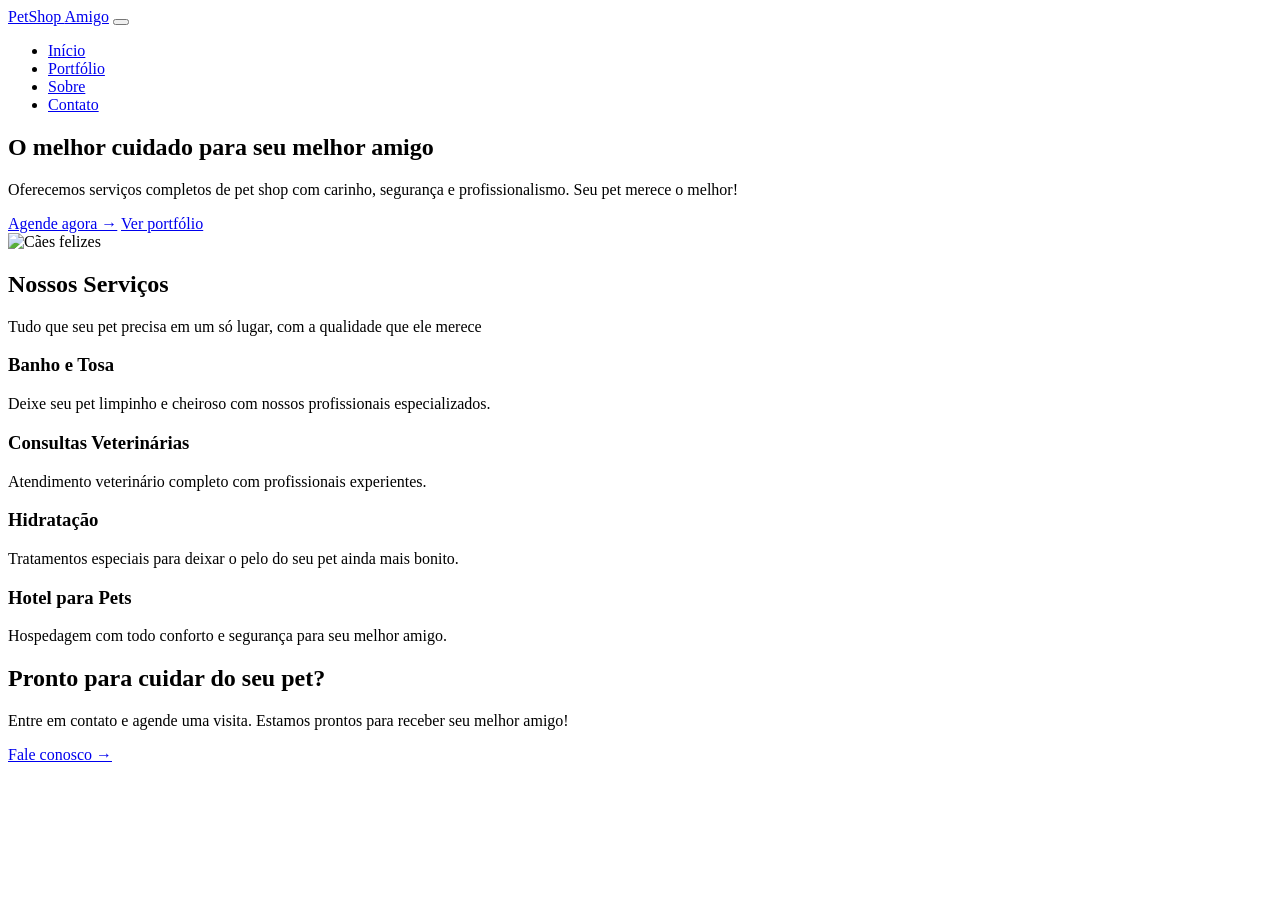
==== index.html @ 027156ab "feat: cria layout inicial da home do petshop" ====
<!DOCTYPE html>
<html lang="pt-BR">
<head>
  <meta charset="UTF-8" />
  <meta name="viewport" content="width=device-width, initial-scale=1.0" />
  <title>PetShop Amigo — Início</title>
  <link rel="stylesheet" href="src/css/estilo.css" />
  <script src="https://unpkg.com/lucide@latest/dist/umd/lucide.min.js"></script>
</head>
<body>

  <!-- ===== NAVBAR ===== -->
  <nav class="navbar">
    <div class="navbar-inner">
      <a href="index.html" class="logo"><i data-lucide="paw-print"></i> PetShop <span>Amigo</span></a>

      <button class="hamburger" aria-label="Menu">
        <span></span><span></span><span></span>
      </button>

      <ul class="nav-links">
        <li><a href="index.html">Início</a></li>
        <li><a href="pages/portfolio.html">Portfólio</a></li>
        <li><a href="pages/sobre.html">Sobre</a></li>
        <li><a href="pages/contato.html">Contato</a></li>
      </ul>
    </div>
  </nav>

  <!-- ===== HERO ===== -->
  <section class="hero">
    <div class="hero-inner">

      <div class="hero-texto">
        <h1>O melhor cuidado para seu <span class="destaque">melhor amigo</span></h1>
        <p>
          Oferecemos serviços completos de pet shop com carinho, segurança e profissionalismo.
          Seu pet merece o melhor!
        </p>
        <div class="hero-botoes">
          <a href="pages/contato.html" class="btn btn-primario">Agende agora →</a>
          <a href="pages/portfolio.html" class="btn btn-contorno">Ver portfólio</a>
        </div>
      </div>

      <div class="hero-img-wrapper">
        <div class="hero-img-borda">
          <img
            src="https://images.unsplash.com/photo-1450778869180-41d0601e046e?w=600&h=600&fit=crop"
            alt="Cães felizes"
          />
        </div>
      </div>

    </div>
  </section>

  <!-- ===== SERVIÇOS ===== -->
  <section class="servicos">
    <div class="secao-titulo">
      <h2>Nossos Serviços</h2>
      <p>Tudo que seu pet precisa em um só lugar, com a qualidade que ele merece</p>
    </div>

    <div class="grid-servicos">

      <div class="card-servico">
        <div class="icone-servico cor-ciano"><i data-lucide="scissors"></i></div>
        <h3>Banho e Tosa</h3>
        <p>Deixe seu pet limpinho e cheiroso com nossos profissionais especializados.</p>
      </div>

      <div class="card-servico">
        <div class="icone-servico cor-laranja"><i data-lucide="stethoscope"></i></div>
        <h3>Consultas Veterinárias</h3>
        <p>Atendimento veterinário completo com profissionais experientes.</p>
      </div>

      <div class="card-servico">
        <div class="icone-servico cor-verde"><i data-lucide="shower-head"></i></div>
        <h3>Hidratação</h3>
        <p>Tratamentos especiais para deixar o pelo do seu pet ainda mais bonito.</p>
      </div>

      <div class="card-servico">
        <div class="icone-servico cor-roxo"><i data-lucide="house"></i></div>
        <h3>Hotel para Pets</h3>
        <p>Hospedagem com todo conforto e segurança para seu melhor amigo.</p>
      </div>

    </div>
  </section>

  <!-- ===== CTA ===== -->
  <section class="cta">
    <h2>Pronto para cuidar do seu pet?</h2>
    <p>Entre em contato e agende uma visita. Estamos prontos para receber seu melhor amigo!</p>
    <a href="pages/contato.html" class="btn btn-branco">Fale conosco →</a>
  </section>
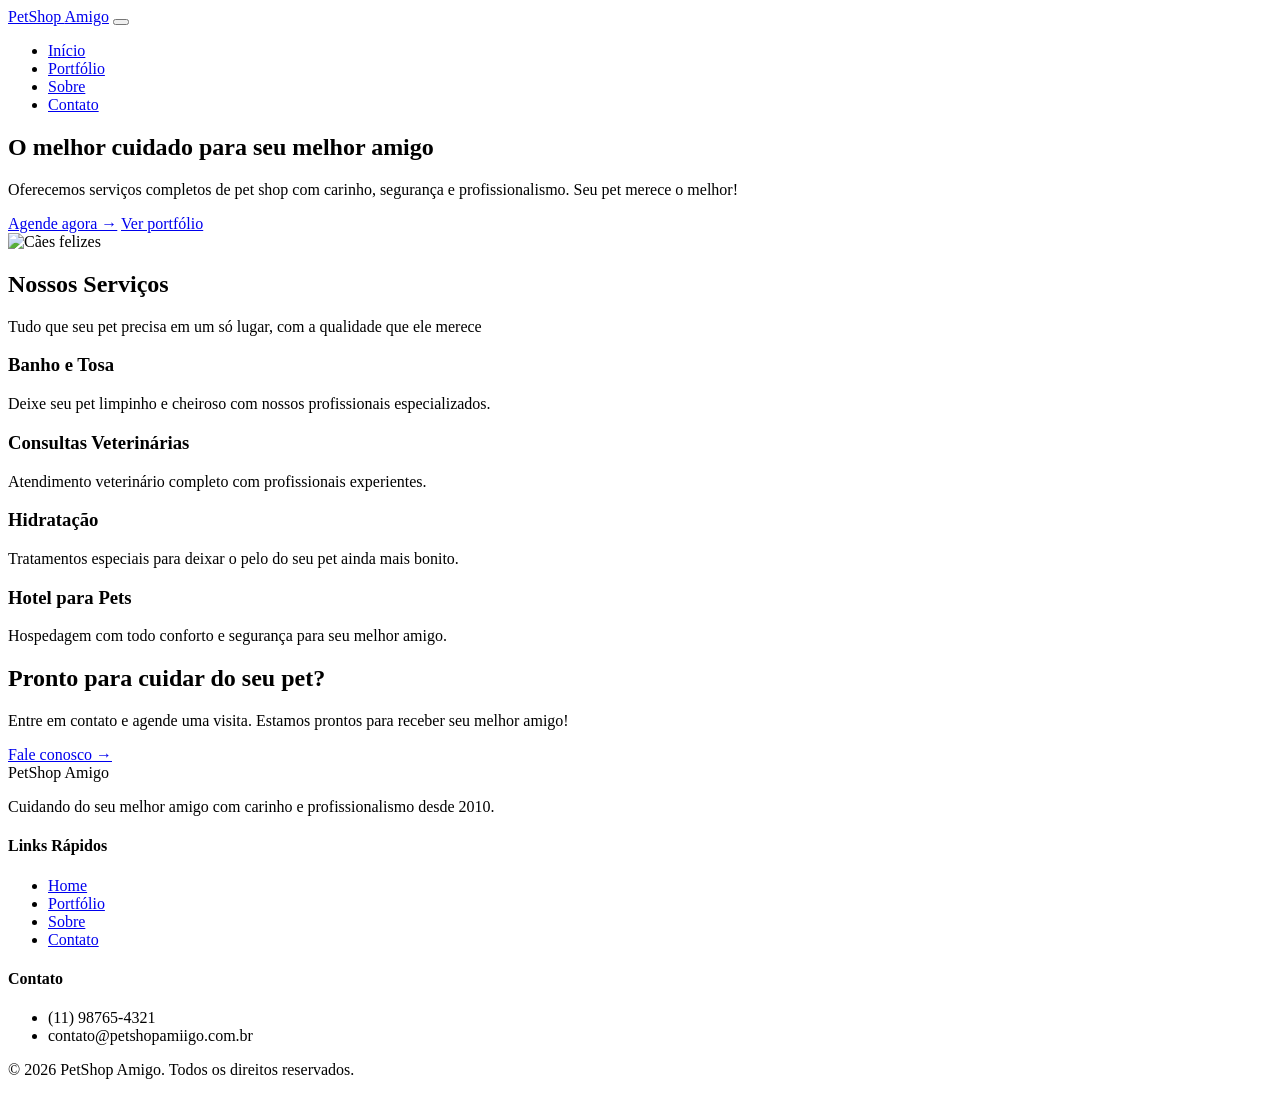
==== commit bc6bd474: "feat: adiciona footer na página inicial" ====
--- a/index.html
+++ b/index.html
@@ -96,4 +96,42 @@
     <h2>Pronto para cuidar do seu pet?</h2>
     <p>Entre em contato e agende uma visita. Estamos prontos para receber seu melhor amigo!</p>
     <a href="pages/contato.html" class="btn btn-branco">Fale conosco →</a>
-  </section>+  </section>
+
+    <!-- ===== FOOTER ===== -->
+ <footer class="footer">
+      <div class="footer-inner">
+
+    <div class="footer-col footer-brand">
+      <div class="footer-logo"><i data-lucide="paw-print"></i> PetShop Amigo</div>
+      <p>Cuidando do seu melhor amigo com carinho e profissionalismo desde 2010.</p>
+    </div>
+
+    <div class="footer-col">
+      <h4>Links Rápidos</h4>
+      <ul>
+        <li><a href="../index.html">Home</a></li>
+        <li><a href="./portfolio.html">Portfólio</a></li>
+        <li><a href="./sobre.html">Sobre</a></li>
+        <li><a href="./contato.html">Contato</a></li>
+      </ul>
+    </div>
+
+    <div class="footer-col">
+      <h4>Contato</h4>
+      <ul>
+        <li><i data-lucide="phone"></i> (11) 98765-4321</li>
+        <li><i data-lucide="mail"></i> contato@petshopamiigo.com.br</li>
+      </ul>
+    </div>
+
+  </div>
+  <div class="footer-bottom">
+    <p>© 2026 PetShop Amigo. Todos os direitos reservados.</p>
+  </div>
+  </footer>
+
+  <script src="src/js/script.js"></script>
+  <script>lucide.createIcons();</script>
+</body>
+</html>
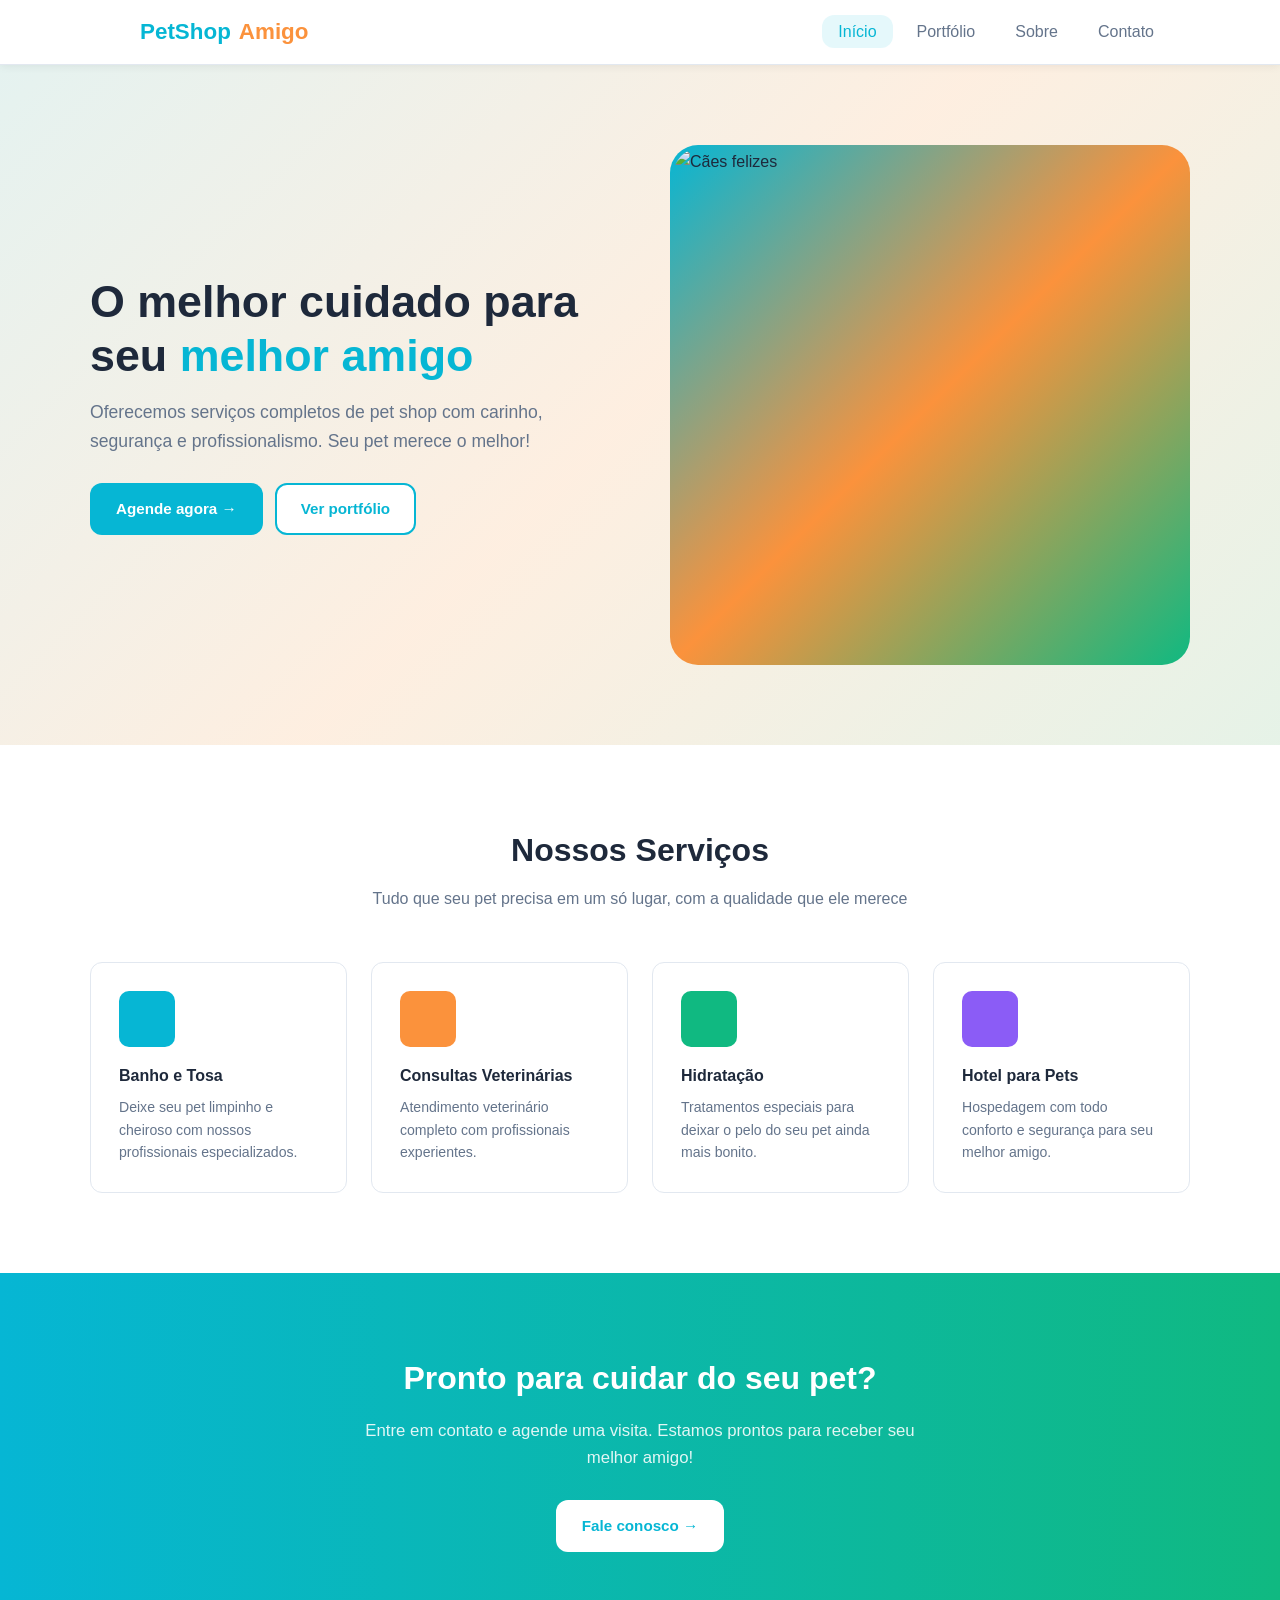
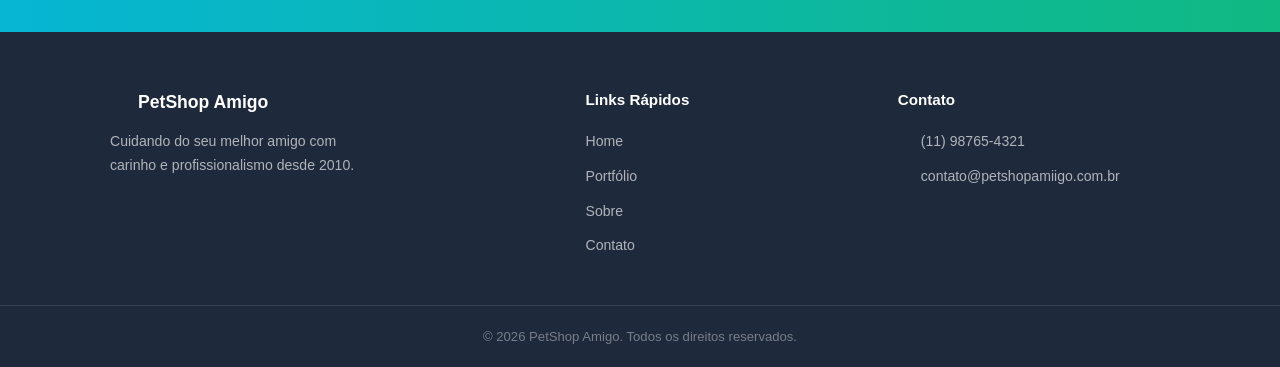
==== commit 21e74089: "fix: navbar no html errado" ====
--- a/index.html
+++ b/index.html
@@ -11,21 +11,23 @@
 
   <!-- ===== NAVBAR ===== -->
   <nav class="navbar">
-    <div class="navbar-inner">
-      <a href="index.html" class="logo"><i data-lucide="paw-print"></i> PetShop <span>Amigo</span></a>
+  <div class="navbar-inner">
+    <a href="index.html" class="logo">
+      <i data-lucide="paw-print"></i> PetShop <span>Amigo</span>
+    </a>
 
-      <button class="hamburger" aria-label="Menu">
-        <span></span><span></span><span></span>
-      </button>
+    <button class="hamburger" aria-label="Menu">
+      <span></span><span></span><span></span>
+    </button>
 
-      <ul class="nav-links">
-        <li><a href="index.html">Início</a></li>
-        <li><a href="pages/portfolio.html">Portfólio</a></li>
-        <li><a href="pages/sobre.html">Sobre</a></li>
-        <li><a href="pages/contato.html">Contato</a></li>
-      </ul>
-    </div>
-  </nav>
+    <ul class="nav-links">
+      <li><a href="index.html">Início</a></li>
+      <li><a href="pages/portfolio.html">Portfólio</a></li>
+      <li><a href="pages/sobre.html">Sobre</a></li>
+      <li><a href="pages/contato.html">Contato</a></li>
+    </ul>
+  </div>
+</nav>
 
   <!-- ===== HERO ===== -->
   <section class="hero">
--- a/src/css/estilo.css
+++ b/src/css/estilo.css
@@ -0,0 +1,1018 @@
+/* =========================================
+--- Variáveis de cor ---
+========================================= */
+:root {
+  --bg:        #FEF9F3;
+  --branco:    #FFFFFF;
+  --texto:     #1E293B;
+  --subtexto:  #64748B;
+  --borda:     #E2E8F0;
+  --primaria:  #06B6D4;   /* ciano */
+  --secundaria:#FB923C;   /* laranja */
+  --acento:    #10B981;   /* verde */
+  --roxo:      #8B5CF6;
+  --radius:    12px;
+}
+
+/* =========================================
+ --- Reset básico --- 
+========================================= */
+*, *::before, *::after {
+  box-sizing: border-box; 
+  margin: 0; 
+  padding: 0; 
+}
+
+body {
+  font-family: 'Segoe UI', Tahoma, Geneva, Verdana, sans-serif;
+  background-color: var(--bg);
+  color: var(--texto);
+  line-height: 1.6;
+}
+
+img {
+  max-width: 100%; 
+  display: block;
+}
+
+a {
+  text-decoration: none;
+  color: inherit;
+}
+
+ul {
+  list-style: none;
+}
+
+/* =========================================
+  NAVBAR
+========================================= */
+.navbar {
+  background-color: var(--branco);
+  border-bottom: 1px solid var(--borda);
+  position: sticky;
+  top: 0;
+  z-index: 100;
+  box-shadow: 0 2px 8px rgba(0,0,0,0.06);
+}
+
+.navbar-inner {
+  max-width: 1100px;
+  margin: 0 auto;
+  padding: 0 20px;
+  height: 64px;
+  display: flex;
+  align-items: center;
+  justify-content: space-between;
+}
+
+.logo {
+  font-size: 1.4rem;
+  font-weight: 700;
+  color: var(--primaria);
+  display: flex;
+  align-items: center;
+  gap: 8px;
+}
+
+.logo span {
+   color: var(--secundaria); 
+}
+
+.nav-links {
+  display: flex; gap: 8px;
+}
+
+.nav-links a {
+  padding: 8px 16px;
+  border-radius: var(--radius);
+  font-weight: 500;
+  color: var(--subtexto);
+  transition: background 0.2s, color 0.2s;
+}
+
+.nav-links a:hover,
+.nav-links a.ativo {
+  background-color: rgba(6,182,212,0.1);
+  color: var(--primaria);
+}
+
+/* =========================================
+/* Menu hamburguer (mobile)
+========================================= */
+
+.hamburger {
+  display: none;
+  flex-direction: column;
+  gap: 5px;
+  background: none;
+  border: none;
+  cursor: pointer;
+  padding: 4px;
+}
+
+.hamburger span {
+  display: block;
+  width: 24px;
+  height: 2px;
+  background: var(--texto);
+  border-radius: 2px;
+  transition: all 0.3s;
+}
+
+/* =========================================
+  BOTÕES 
+  =========================================*/
+.btn {
+  display: inline-flex;
+  align-items: center;
+  gap: 8px;
+  padding: 12px 24px;
+  border-radius: var(--radius);
+  font-weight: 600;
+  font-size: 0.95rem;
+  border: 2px solid transparent;
+  cursor: pointer;
+  transition: all 0.2s;
+}
+
+.btn-primario   {
+  background: var(--primaria);   
+  color: var(--branco);
+}
+.btn-primario:hover {
+  background: #0891B2;
+}
+
+.btn-contorno {
+  background: var(--branco);
+  color: var(--primaria);
+  border-color: var(--primaria);
+}
+.btn-contorno:hover {
+  background: rgba(6,182,212,0.05);
+}
+
+.btn-branco {
+  background: var(--branco); color: var(--primaria);
+}
+
+.btn-branco:hover {
+  background: rgba(255,255,255,0.9);
+}
+
+/* =========================================
+   HERO  (index.html)
+   ========================================= */
+.hero {
+  background: linear-gradient(135deg,
+    rgba(6,182,212,0.1) 0%,
+    rgba(251,146,60,0.1) 50%,
+    rgba(16,185,129,0.1) 100%);
+  padding: 80px 20px;
+}
+
+.hero-inner {
+  max-width: 1100px;
+  margin: 0 auto;
+  display: grid;
+  grid-template-columns: 1fr 1fr;
+  gap: 60px;
+  align-items: center;
+}
+
+.hero-texto h1 {
+  font-size: 2.8rem;
+  font-weight: 800;
+  line-height: 1.2;
+  margin-bottom: 16px;
+}
+
+.hero-texto h1 .destaque {
+  color: var(--primaria);
+}
+
+.hero-texto p {
+  font-size: 1.1rem;
+  color: var(--subtexto);
+  margin-bottom: 28px;
+}
+
+.hero-botoes {
+  display: flex; 
+  gap: 12px; 
+  flex-wrap: wrap;
+}
+
+/* =========================================
+ Imagem hero 
+========================================= */
+.hero-img-wrapper {
+  position: relative;
+}
+
+.hero-img-borda {
+  background: linear-gradient(135deg, var(--primaria), var(--secundaria), var(--acento));
+  padding: 4px;
+  border-radius: 28px;
+}
+
+.hero-img-borda img {
+  border-radius: 24px;
+  width: 100%;
+  aspect-ratio: 1;
+  object-fit: cover;
+}
+
+
+/* =========================================
+   SERVIÇOS 
+   ========================================= */
+.servicos {
+  padding: 80px 20px;
+  background: var(--branco);
+}
+
+.secao-titulo {
+  text-align: center;
+  margin-bottom: 50px;
+}
+
+.secao-titulo h2 {
+  font-size: 2rem; 
+  font-weight: 700; 
+  margin-bottom: 10px;
+}
+.secao-titulo p  {
+  color: var(--subtexto); 
+  max-width: 600px; 
+  margin: 0 auto;
+}
+
+.grid-servicos {
+  max-width: 1100px;
+  margin: 0 auto;
+  display: grid;
+  grid-template-columns: repeat(auto-fit, minmax(230px, 1fr));
+  gap: 24px;
+}
+
+.card-servico {
+  background: var(--branco);
+  border: 1px solid var(--borda);
+  border-radius: var(--radius);
+  padding: 28px;
+  transition: box-shadow 0.3s, transform 0.3s;
+}
+
+.card-servico:hover {
+  box-shadow: 0 8px 24px rgba(0,0,0,0.10);
+  transform: translateY(-4px);
+}
+
+.icone-servico {
+  width: 56px;
+  height: 56px;
+  border-radius: 10px;
+  display: flex;
+  align-items: center;
+  justify-content: center;
+  font-size: 1.6rem;
+  margin-bottom: 16px;
+  color: var(--branco);
+}
+
+.card-servico h3 {
+  font-size: 1rem; 
+  margin-bottom: 8px; 
+}
+
+.card-servico p { 
+  font-size: 0.88rem; 
+  color: var(--subtexto); 
+}
+
+/* =========================================
+   CTA
+   ========================================= */
+
+.cta {
+  padding: 80px 20px;
+  background: linear-gradient(90deg, var(--primaria) 0%, var(--acento) 100%);
+  text-align: center;
+}
+
+.cta h2 {
+  font-size: 2rem; 
+  font-weight: 700; 
+  color: var(--branco); 
+  margin-bottom: 14px;
+}
+
+.cta p {
+  color: rgba(255,255,255,0.88); 
+  font-size: 1.05rem; 
+  margin-bottom: 28px; 
+  max-width: 600px;
+  margin-inline: auto; 
+}
+
+/* =========================================
+   SOBRE  (sobre.html)
+   ========================================= */
+.pagina-header {
+  text-align: center;
+  padding: 60px 20px 40px;
+  background: linear-gradient(135deg, rgba(6,182,212,0.08), rgba(16,185,129,0.08));
+}
+
+.pagina-header h1 {
+  font-size: 2.2rem; 
+  font-weight: 800; 
+  margin-bottom: 10px;
+}
+
+.pagina-header p {
+  color: var(--subtexto); 
+  font-size: 1.05rem;
+}
+
+.container {
+  max-width: 1100px; 
+  margin: 0 auto; 
+  padding: 60px 20px;
+}
+
+/* História */
+.historia {
+  display: grid;
+  grid-template-columns: 1fr 1fr;
+  gap: 50px;
+  align-items: center;
+  margin-bottom: 70px;
+}
+
+.historia-img {
+  position: relative;
+}
+
+.historia-img img {
+  border-radius: 20px;
+  width: 100%;
+  object-fit: cover;
+  aspect-ratio: 4/3;
+  border: 4px solid var(--primaria);
+}
+
+.historia-texto h2 {
+  font-size: 1.6rem;
+  font-weight: 700;
+  margin-bottom: 16px;
+}
+
+.historia-texto p {
+  color: var(--subtexto);
+  margin-bottom: 14px;
+}
+
+.historia-texto .destaque {
+  color: var(--primaria);
+  font-weight: 600;
+}
+
+/* Valores */
+.valores {
+  margin-bottom: 70px;
+}
+
+.valores h2 {
+  font-size: 1.6rem;
+  font-weight: 700;
+  text-align: center;
+  margin-bottom: 36px;
+}
+
+.grid-valores {
+  display: grid;
+  grid-template-columns: repeat(auto-fit, minmax(220px, 1fr));
+  gap: 20px;
+}
+
+.card-valor {
+  background: var(--branco);
+  border: 1px solid var(--borda);
+  border-radius: var(--radius);
+  padding: 24px;
+  text-align: center;
+  transition: box-shadow 0.3s;
+}
+
+.card-valor:hover {
+  box-shadow: 0 6px 20px rgba(0,0,0,0.09);
+}
+
+.icone-valor {
+  width: 50px; 
+  height: 50px;
+  border-radius: 50%;
+  display: flex; 
+  align-items: center;
+  justify-content: center;
+  font-size: 1.4rem;
+  margin: 0 auto 14px;
+}
+
+.card-valor h3 {
+  font-size: 1rem;
+  margin-bottom: 8px;
+}
+
+.card-valor p {
+  font-size: 0.87rem;
+  color: var(--subtexto);
+}
+
+/* Equipe */
+.equipe h2 {
+  font-size: 1.6rem;
+  font-weight: 700;
+  text-align: center;
+  margin-bottom: 36px;
+}
+
+.grid-equipe {
+  display: grid;
+  grid-template-columns: repeat(auto-fit, minmax(200px, 1fr));
+  gap: 24px;
+}
+
+.card-membro {
+  background: var(--branco);
+  border: 1px solid var(--borda);
+  border-radius: var(--radius);
+  overflow: hidden;
+  text-align: center;
+  transition: box-shadow 0.3s;
+}
+
+.card-membro:hover {
+  box-shadow: 0 6px 20px rgba(0,0,0,0.1);
+}
+
+.card-membro img {
+  width: 100%;
+  aspect-ratio: 1;
+  object-fit: cover;
+}
+
+.card-membro-info {
+  padding: 16px;
+}
+
+.card-membro-info h3 {
+  font-size: 1rem; 
+  margin-bottom: 4px;
+}
+
+.card-membro-info p {
+  font-size: 0.85rem;
+  color: var(--primaria);
+}
+
+/* =========================================
+   PORTFÓLIO 
+   ========================================= */
+.secao-portfolio {
+  padding: 0 20px 70px;
+  max-width: 1100px;
+  margin: 0 auto;
+}
+
+.secao-portfolio + .secao-portfolio {
+  padding-top: 0;
+}
+
+.secao-portfolio h2 {
+  font-size: 1.3rem;
+  font-weight: 700;
+  margin-bottom: 20px;
+  display: flex;
+  align-items: center;
+  gap: 10px;
+}
+
+.secao-portfolio h2::before {
+  content: '';
+  display: inline-block;
+  width: 6px; height: 22px;
+  background: var(--primaria);
+  border-radius: 4px;
+}
+
+.grid-portfolio {
+  display: grid;
+  grid-template-columns: repeat(3, 1fr);
+  gap: 16px;
+}
+
+.item-portfolio {
+  border-radius: var(--radius);
+  overflow: hidden;
+  position: relative;
+}
+
+.item-portfolio img {
+  width: 100%;
+  aspect-ratio: 1;
+  object-fit: cover;
+  transition: transform 0.4s;
+}
+
+.item-portfolio:hover img {
+  transform: scale(1.05);
+}
+
+.overlay-portfolio {
+  background: rgba(6,182,212,0.75);
+  padding: 12px;
+  text-align: center;
+  border-radius: 0 0 12px 12px;
+}
+
+.item-portfolio:hover .overlay-portfolio {
+  opacity: 1;
+}
+
+.overlay-portfolio p {
+  color: var(--branco);
+  font-weight: 600;
+  font-size: 20px;
+
+}
+
+.preco{
+  font-weight: bold;
+  font-size: 25px;
+  color:var(--roxo);
+}
+
+.preco h6 {
+  color:var(--subtexto);
+  font-size: 10px;
+}
+
+
+/* Stats */
+.stats {
+  background: linear-gradient(135deg, var(--primaria), var(--acento));
+  border-radius: 20px;
+  padding: 40px;
+  max-width: 1100px;
+  margin: 0 auto 60px;
+  display: grid;
+  grid-template-columns: repeat(4, 1fr);
+  gap: 20px;
+  text-align: center;
+}
+
+.stat strong {
+  display: block;
+  font-size: 2.2rem;
+  font-weight: 800;
+  color: var(--branco);
+}
+.stat span {
+  font-size: 0.85rem;
+  color: rgba(255,255,255,0.85);
+}
+
+/* =========================================
+   CONTATO
+   ========================================= */
+.info-contato {
+  display: grid;
+  grid-template-columns: repeat(auto-fit, minmax(220px, 1fr));
+  gap: 20px;
+  max-width: 1100px;
+  margin: 0 auto 50px;
+  padding: 0 20px;
+}
+
+.card-info {
+  background: var(--branco);
+  border: 1px solid var(--borda);
+  border-radius: var(--radius);
+  padding: 24px;
+  text-align: center;
+  transition: box-shadow 0.3s;
+}
+
+.card-info:hover {
+  box-shadow: 0 6px 20px rgba(0,0,0,0.09);
+}
+
+.icone-info {
+  width: 50px; 
+  height: 50px;
+  border-radius: 50%;
+  font-size: 1.4rem;
+  display: flex; 
+  align-items: center;
+  justify-content: center;
+  margin: 0 auto 14px;
+}
+
+.card-info h3 {
+  font-size: 1rem;
+  margin-bottom: 6px; 
+}
+
+.card-info a, .card-info p {
+  font-size: 0.9rem; 
+  color: var(--subtexto); 
+}
+
+.card-info a:hover {
+   color: var(--primaria); 
+}
+
+.card-info p:hover {
+   color: var(--primaria);
+}
+
+/* Formulário + mapa */
+.contato-grid {
+  max-width: 1100px;
+  margin: 0 auto;
+  padding: 0 20px 60px;
+  display: grid;
+  grid-template-columns: 1fr 1fr;
+  gap: 40px;
+}
+
+.form-wrapper {
+  background: var(--branco);
+  border: 1px solid var(--borda);
+  border-radius: 16px;
+  padding: 32px;
+}
+
+.form-wrapper h2 {
+  font-size: 1.3rem;
+  font-weight: 700;
+  margin-bottom: 24px; 
+}
+
+.form-grupo { 
+  margin-bottom: 18px; 
+}
+
+.form-grupo label {
+  display: block;
+  font-weight: 600;
+  font-size: 0.9rem;
+  margin-bottom: 6px;
+}
+
+.form-grupo input,
+.form-grupo select,
+.form-grupo textarea {
+  width: 100%;
+  padding: 10px 14px;
+  border: 1px solid var(--borda);
+  border-radius: 8px;
+  font-size: 0.95rem;
+  font-family: inherit;
+  color: var(--texto);
+  background: var(--branco);
+  outline: none;
+  transition: border-color 0.2s;
+}
+
+.form-grupo input:focus,
+.form-grupo select:focus,
+.form-grupo textarea:focus {
+  border-color: var(--primaria);
+}
+
+.form-linha {
+  display: grid;
+  grid-template-columns: 1fr 1fr;
+  gap: 14px;
+}
+
+.btn-enviar {
+  width: 100%;
+  padding: 13px;
+  border-radius: 10px;
+  background: var(--primaria);
+  color: var(--branco);
+  font-weight: 700;
+  font-size: 1rem;
+  border: none;
+  cursor: pointer;
+  transition: background 0.2s;
+}
+
+.btn-enviar:hover { background: #0891B2; }
+
+.msg-sucesso {
+  text-align: center;
+  padding: 40px 20px;
+  display: none;
+}
+
+.msg-sucesso.visivel {
+  display: block; 
+}
+
+.msg-sucesso .emoji {
+  font-size: 3rem; 
+  margin-bottom: 12px; 
+}
+
+.msg-sucesso h3 { 
+  font-size: 1.3rem;
+  margin-bottom: 8px;
+}
+
+.msg-sucesso p { 
+  color: var(--subtexto); 
+}
+
+/* Mapa placeholder */
+.mapa-wrapper {
+  background: var(--branco);
+  border: 1px solid var(--borda);
+  border-radius: 16px;
+  overflow: hidden;
+  display: flex;
+  align-items: center;
+  justify-content: center;
+  min-height: 350px;
+  background: linear-gradient(135deg, rgba(6,182,212,0.08), rgba(16,185,129,0.08));
+}
+
+.mapa-conteudo {
+  text-align: center; 
+  padding: 30px; 
+}
+
+.mapa-conteudo .emoji-mapa {
+  font-size: 3.5rem;
+  margin-bottom: 16px; 
+}
+
+.mapa-conteudo h3 { 
+  font-size: 1.2rem; 
+  font-weight: 700; 
+  margin-bottom: 12px; 
+}
+
+.mapa-conteudo p { 
+  color: var(--subtexto); 
+  font-size: 0.92rem; 
+  line-height: 1.7; 
+  margin-bottom: 20px; 
+}
+
+.btn-mapa {
+  display: inline-block;
+  padding: 10px 22px;
+  background: var(--primaria);
+  color: var(--branco);
+  border-radius: 8px;
+  font-weight: 600;
+  font-size: 0.9rem;
+  transition: background 0.2s;
+}
+
+.btn-mapa:hover { 
+  background: #0891B2; 
+}
+
+/* =========================================
+   FOOTER
+   ========================================= */
+.footer {
+  background-color: #1E293B;
+  color: rgba(255,255,255,0.65);
+  padding-top: 56px;
+}
+
+.footer-inner {
+  max-width: 1100px;
+  margin: 0 auto;
+  padding: 0 20px 48px;
+  display: grid;
+  grid-template-columns: 1.6fr 1fr 1fr;
+  gap: 40px;
+}
+
+.footer-logo {
+  display: flex;
+  align-items: center;
+  gap: 8px;
+  font-size: 1.1rem;
+  font-weight: 700;
+  color: #fff;
+  margin-bottom: 14px;
+}
+
+.footer-logo [data-lucide] {
+  width: 20px;
+  height: 20px;
+  color: #06B6D4;
+}
+
+.footer-brand p {
+  font-size: 0.88rem;
+  line-height: 1.7;
+  max-width: 260px;
+}
+
+.footer-col h4 {
+  font-size: 0.95rem;
+  font-weight: 600;
+  color: #fff;
+  margin-bottom: 18px;
+}
+
+.footer-col ul { display: flex; flex-direction: column; gap: 12px; }
+
+.footer-col ul li {
+  font-size: 0.88rem;
+  display: flex;
+  align-items: center;
+  gap: 8px;
+}
+
+.footer-col ul li a {
+  color: rgba(255,255,255,0.65);
+  transition: color 0.2s;
+}
+
+.footer-col ul li a:hover { color: #06B6D4; }
+
+.footer-col ul li [data-lucide] {
+  width: 15px;
+  height: 15px;
+  color: #06B6D4;
+  flex-shrink: 0;
+}
+
+.footer-bottom {
+  border-top: 1px solid rgba(255,255,255,0.10);
+  text-align: center;
+  padding: 20px;
+  font-size: 0.82rem;
+  color: rgba(255,255,255,0.4);
+}
+
+/* Responsivo */
+@media (max-width: 768px) {
+  .footer-inner { grid-template-columns: 1fr 1fr; }
+  .footer-brand { grid-column: 1 / -1; }
+}
+
+@media (max-width: 480px) {
+  .footer-inner { grid-template-columns: 1fr; }
+}
+
+/* =========================================
+   RESPONSIVO
+   ========================================= */
+@media (max-width: 768px) {
+  /* navbar */
+  .hamburger { 
+    display: flex; 
+  }
+
+  .nav-links {
+    display: none;
+    flex-direction: column;
+    position: absolute;
+    top: 64px; 
+    left: 0; 
+    right: 0;
+    background: var(--branco);
+    border-bottom: 1px solid var(--borda);
+    padding: 12px 20px;
+    gap: 4px;
+  }
+  .nav-links.aberto { 
+    display: flex;
+  }
+
+  /* hero */
+  .hero-inner { 
+    grid-template-columns: 1fr; 
+    gap: 40px; 
+  }
+  .hero-texto h1 { 
+    font-size: 2rem; 
+  }
+
+  /* história */
+  .historia { 
+    grid-template-columns: 1fr; 
+  }
+
+  /* portfolio */
+  .grid-portfolio { 
+    grid-template-columns: repeat(2, 1fr); 
+  }
+
+  /* stats */
+  .stats { 
+    grid-template-columns: repeat(2, 1fr); 
+  }
+
+  /* contato */
+  .contato-grid { 
+    grid-template-columns: 1fr; 
+  }
+
+  .form-linha   { 
+    grid-template-columns: 1fr; 
+  }
+}
+
+@media (max-width: 480px) {
+  .grid-portfolio { 
+    grid-template-columns: 1fr; 
+  }
+  .stats { 
+    grid-template-columns: repeat(2, 1fr); 
+  }
+}
+
+/* =========================================
+   ÍCONES LUCIDE
+   ========================================= */
+[data-lucide] {
+  width: 20px;
+  height: 20px;
+  stroke-width: 2;
+  display: inline-block;
+  vertical-align: middle;
+}
+
+.icone-servico [data-lucide],
+.icone-valor [data-lucide],
+.icone-info [data-lucide] {
+  width: 26px;
+  height: 26px;
+  stroke-width: 2;
+}
+
+.icone-servico [data-lucide] { color: white; }
+.icone-valor   [data-lucide] { color: inherit; }
+.icone-info    [data-lucide] { color: inherit; }
+
+.logo [data-lucide] {
+  width: 22px;
+  height: 22px;
+  color: var(--primaria);
+  vertical-align: middle;
+}
+
+.btn [data-lucide] {
+  width: 16px;
+  height: 16px;
+}
+
+/* =========================================
+   COR DOS ÍCONES (usando emojis ou classes)
+   ========================================= */
+.cor-ciano { 
+  background-color: var(--primaria);   
+}
+
+.cor-laranja {
+  background-color: var(--secundaria); 
+}
+
+.cor-verde { 
+  background-color: var(--acento);     
+}
+
+.cor-roxo { 
+  background-color: var(--roxo);       
+}
+
+.cor-ciano-bg   { 
+  background-color: rgba(6,182,212,0.15);   
+}
+
+.cor-laranja-bg {
+  background-color: rgba(251,146,60,0.15);  
+}
+
+.cor-verde-bg { 
+  background-color: rgba(16,185,129,0.15);  
+}
+
+.cor-roxo-bg { 
+  background-color: rgba(139,92,246,0.15); 
+}
